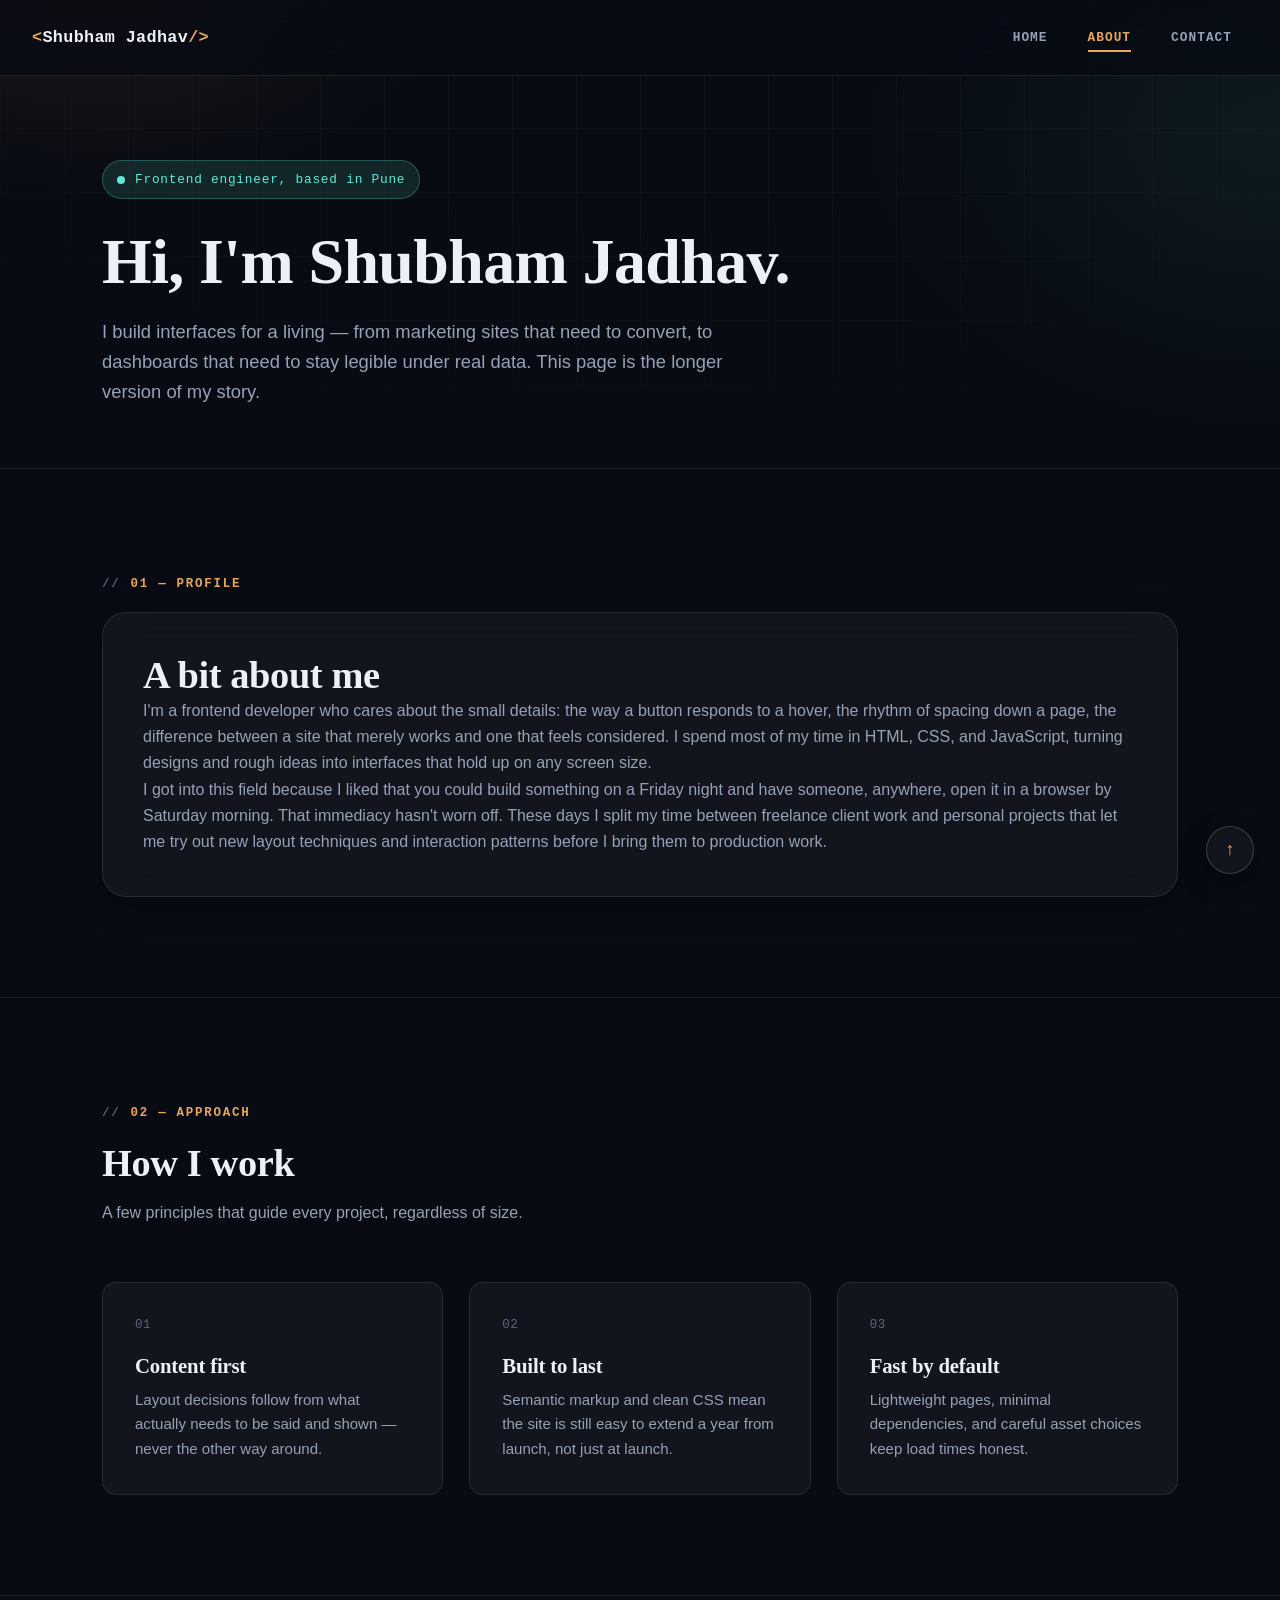
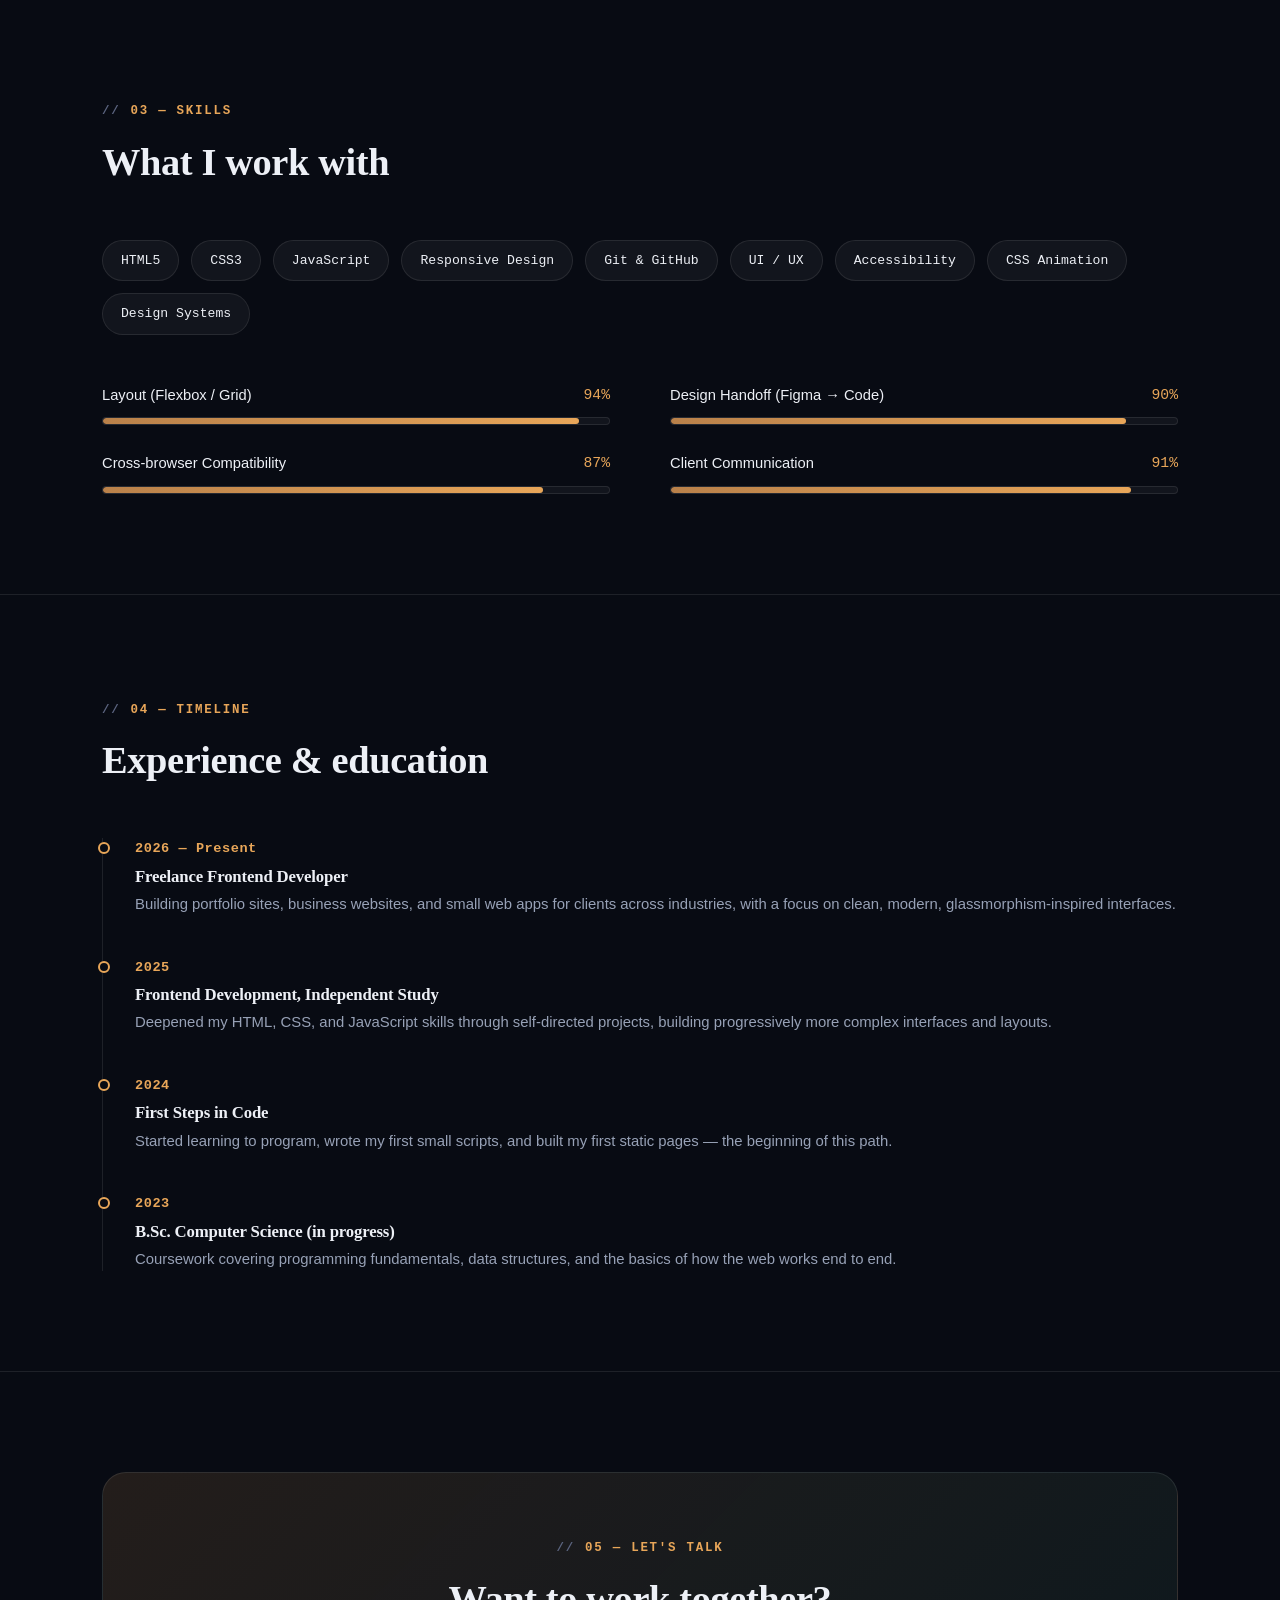
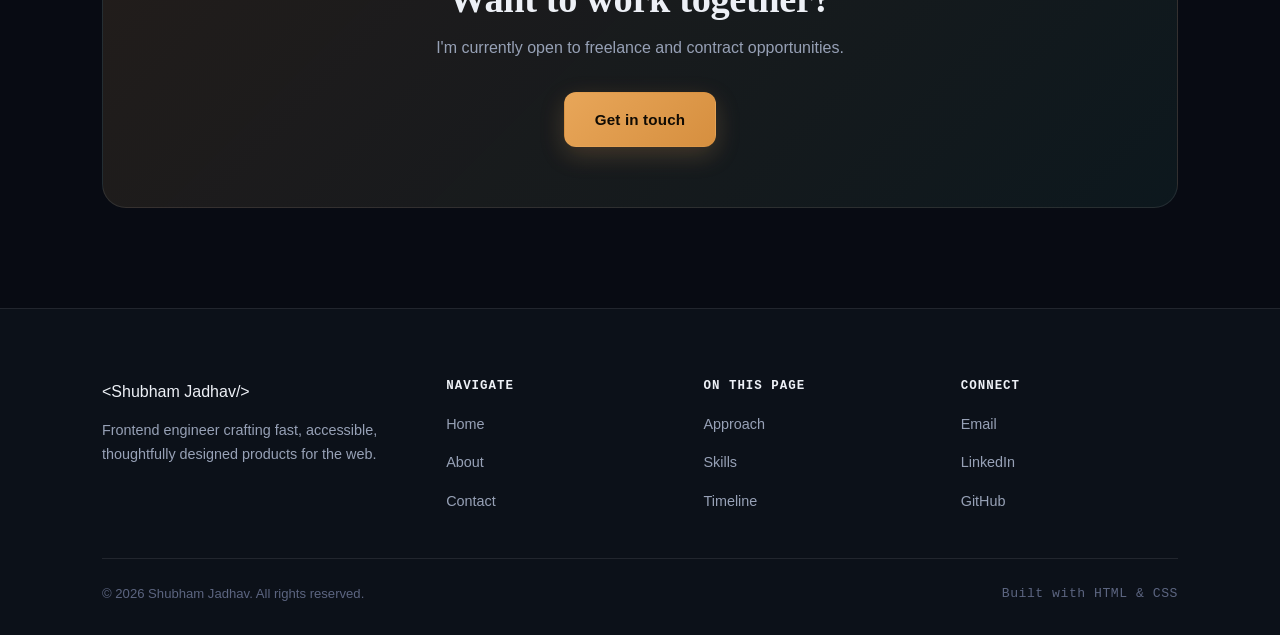
==== about.html @ e45fccfd "Initial Portfolio setup" ====
<!DOCTYPE html>
<html lang="en">
<head>
<meta charset="UTF-8">
<meta name="viewport" content="width=device-width, initial-scale=1.0">
<title>About | Shubham Jadhav — Frontend Engineer</title>
<meta name="description" content="Learn about Shubham Jadhav's background, approach to frontend engineering, skills, and career timeline.">
<meta name="author" content="Shubham Jadhav">
<link rel="stylesheet" href="style.css">
</head>
<body id="top">

<a href="#main" class="skip-link">Skip to content</a>

<nav class="navbar" aria-label="Primary">
  <a href="index.html" class="logo"><span class="bracket">&lt;</span>Shubham Jadhav<span class="bracket">/&gt;</span></a>
  <ul>
    <li><a href="index.html">Home</a></li>
    <li><a href="about.html" class="active" aria-current="page">About</a></li>
    <li><a href="contact.html">Contact</a></li>
  </ul>
</nav>

<main id="main">

  <!-- ===== Intro ===== -->
  <section class="hero" style="padding-bottom: 60px;">
    <div class="wrap">
      <span class="status-line"><span class="dot" aria-hidden="true"></span>Frontend engineer, based in Pune</span>
      <h1>Hi, I'm Shubham Jadhav.</h1>
      <p class="text-lead">I build interfaces for a living — from marketing sites that need to convert, to dashboards that need to stay legible under real data. This page is the longer version of my story.</p>
    </div>
  </section>

  <!-- ===== Profile ===== -->
  <section id="profile" aria-labelledby="profile-heading">
    <div class="wrap">
      <span class="eyebrow" id="profile-heading">01 — Profile</span>
      <div class="glass-card">
        <h2>A bit about me</h2>
        <p>I'm a frontend developer who cares about the small details: the way a button responds to a hover, the rhythm of spacing down a page, the difference between a site that merely works and one that feels considered. I spend most of my time in HTML, CSS, and JavaScript, turning designs and rough ideas into interfaces that hold up on any screen size.</p>
        <p>I got into this field because I liked that you could build something on a Friday night and have someone, anywhere, open it in a browser by Saturday morning. That immediacy hasn't worn off. These days I split my time between freelance client work and personal projects that let me try out new layout techniques and interaction patterns before I bring them to production work.</p>
      </div>
    </div>
  </section>

  <!-- ===== Approach ===== -->
  <section id="approach" aria-labelledby="approach-heading">
    <div class="wrap">
      <div class="section-head">
        <span class="eyebrow" id="approach-heading">02 — Approach</span>
        <h2>How I work</h2>
        <p>A few principles that guide every project, regardless of size.</p>
      </div>
      <div class="grid-3">
        <div class="service-card">
          <div class="service-index mono">01</div>
          <h3>Content first</h3>
          <p>Layout decisions follow from what actually needs to be said and shown — never the other way around.</p>
        </div>
        <div class="service-card">
          <div class="service-index mono">02</div>
          <h3>Built to last</h3>
          <p>Semantic markup and clean CSS mean the site is still easy to extend a year from launch, not just at launch.</p>
        </div>
        <div class="service-card">
          <div class="service-index mono">03</div>
          <h3>Fast by default</h3>
          <p>Lightweight pages, minimal dependencies, and careful asset choices keep load times honest.</p>
        </div>
      </div>
    </div>
  </section>

  <!-- ===== Skills ===== -->
  <section id="skills" aria-labelledby="skills-heading">
    <div class="wrap">
      <div class="section-head">
        <span class="eyebrow" id="skills-heading">03 — Skills</span>
        <h2>What I work with</h2>
      </div>
      <div class="skills">
        <span class="skill-pill">HTML5</span>
        <span class="skill-pill">CSS3</span>
        <span class="skill-pill">JavaScript</span>
        <span class="skill-pill">Responsive Design</span>
        <span class="skill-pill">Git &amp; GitHub</span>
        <span class="skill-pill">UI / UX</span>
        <span class="skill-pill">Accessibility</span>
        <span class="skill-pill">CSS Animation</span>
        <span class="skill-pill">Design Systems</span>
      </div>

      <div class="skills-layout" style="margin-top: 48px;">
        <div>
          <div class="skill-bar">
            <div class="skill-top"><span>Layout (Flexbox / Grid)</span><span class="pct">94%</span></div>
            <div class="skill-track"><div class="skill-fill" style="--pct: 94%;"></div></div>
          </div>
          <div class="skill-bar">
            <div class="skill-top"><span>Cross-browser Compatibility</span><span class="pct">87%</span></div>
            <div class="skill-track"><div class="skill-fill" style="--pct: 87%;"></div></div>
          </div>
        </div>
        <div>
          <div class="skill-bar">
            <div class="skill-top"><span>Design Handoff (Figma → Code)</span><span class="pct">90%</span></div>
            <div class="skill-track"><div class="skill-fill" style="--pct: 90%;"></div></div>
          </div>
          <div class="skill-bar">
            <div class="skill-top"><span>Client Communication</span><span class="pct">91%</span></div>
            <div class="skill-track"><div class="skill-fill" style="--pct: 91%;"></div></div>
          </div>
        </div>
      </div>
    </div>
  </section>

  <!-- ===== Timeline ===== -->
  <section id="timeline" aria-labelledby="timeline-heading">
    <div class="wrap">
      <div class="section-head">
        <span class="eyebrow" id="timeline-heading">04 — Timeline</span>
        <h2>Experience &amp; education</h2>
      </div>
      <div class="timeline">
        <div class="item">
          <span class="year mono">2026 — Present</span>
          <h3>Freelance Frontend Developer</h3>
          <p>Building portfolio sites, business websites, and small web apps for clients across industries, with a focus on clean, modern, glassmorphism-inspired interfaces.</p>
        </div>
        <div class="item">
          <span class="year mono">2025</span>
          <h3>Frontend Development, Independent Study</h3>
          <p>Deepened my HTML, CSS, and JavaScript skills through self-directed projects, building progressively more complex interfaces and layouts.</p>
        </div>
        <div class="item">
          <span class="year mono">2024</span>
          <h3>First Steps in Code</h3>
          <p>Started learning to program, wrote my first small scripts, and built my first static pages — the beginning of this path.</p>
        </div>
        <div class="item">
          <span class="year mono">2023</span>
          <h3>B.Sc. Computer Science (in progress)</h3>
          <p>Coursework covering programming fundamentals, data structures, and the basics of how the web works end to end.</p>
        </div>
      </div>
    </div>
  </section>

  <!-- ===== CTA ===== -->
  <section id="cta" aria-labelledby="cta-heading">
    <div class="wrap">
      <div class="cta-banner">
        <span class="eyebrow" id="cta-heading" style="justify-content:center;">05 — Let's talk</span>
        <h2>Want to work together?</h2>
        <p>I'm currently open to freelance and contract opportunities.</p>
        <div class="btn-row">
          <a href="contact.html" class="btn btn-primary">Get in touch</a>
        </div>
      </div>
    </div>
  </section>

</main>

<footer>
  <div class="wrap">
    <div class="footer-grid">
      <div class="footer-brand">
        <div class="logo"><span class="bracket">&lt;</span>Shubham Jadhav<span class="bracket">/&gt;</span></div>
        <p>Frontend engineer crafting fast, accessible, thoughtfully designed products for the web.</p>
      </div>
      <div class="footer-col">
        <h4>Navigate</h4>
        <ul>
          <li><a href="index.html">Home</a></li>
          <li><a href="about.html">About</a></li>
          <li><a href="contact.html">Contact</a></li>
        </ul>
      </div>
      <div class="footer-col">
        <h4>On this page</h4>
        <ul>
          <li><a href="#approach">Approach</a></li>
          <li><a href="#skills">Skills</a></li>
          <li><a href="#timeline">Timeline</a></li>
        </ul>
      </div>
      <div class="footer-col">
        <h4>Connect</h4>
        <ul>
          <li><a href="mailto:you@example.com">Email</a></li>
          <li><a href="#">LinkedIn</a></li>
          <li><a href="#">GitHub</a></li>
        </ul>
      </div>
    </div>
    <div class="footer-bottom">
      <span>&copy; 2026 Shubham Jadhav. All rights reserved.</span>
      <span class="mono">Built with HTML &amp; CSS</span>
    </div>
  </div>
</footer>

<a href="#top" class="scroll-top" aria-label="Scroll to top">↑</a>

</body>
</html>
---- style.css ----
/* =========================================================================
   PORTFOLIO — STYLESHEET
   A dark, editorial "engineering logbook" system: serif display type for
   voice, monospace for structure/labels (section index, dates, stats,
   tags), warm copper as the single accent, teal reserved for data/links.
   Table of contents:
   1. Reset & tokens
   2. Base typography
   3. Layout utilities
   4. Background atmosphere
   5. Navigation
   6. Buttons
   7. Section scaffolding (eyebrows, headings)
   8. Hero
   9. Stats / counters
   10. Glass cards (generic)
   11. Services
   12. Skills / progress bars
   13. Projects
   14. Testimonials
   15. Achievements
   16. Timeline
   17. CTA banner
   18. Contact form
   19. Footer
   20. Scroll-to-top
   21. Motion (keyframes)
   22. Accessibility helpers
   23. Responsive breakpoints
   ========================================================================= */

/* ---------- 1. Reset & tokens ---------- */
*, *::before, *::after { margin: 0; padding: 0; box-sizing: border-box; }

:root {
  /* surfaces */
  --bg: #080b13;
  --bg-alt: #0c1119;
  --surface: rgba(255, 255, 255, 0.045);
  --surface-hover: rgba(255, 255, 255, 0.08);
  --border: rgba(255, 255, 255, 0.09);
  --border-strong: rgba(255, 255, 255, 0.18);

  /* text */
  --text: #edf0f6;
  --text-muted: #97a1b6;
  --text-faint: #5c6580;

  /* accents */
  --copper: #e8a659;
  --copper-dim: #b9814a;
  --copper-soft: rgba(232, 166, 89, 0.13);
  --teal: #5eead4;
  --teal-soft: rgba(94, 234, 212, 0.12);
  --danger: #f87171;
  --success: #4ade80;

  /* type */
  --font-display: Georgia, 'Iowan Old Style', 'Palatino Linotype', 'Times New Roman', serif;
  --font-body: -apple-system, BlinkMacSystemFont, 'Segoe UI', Roboto, Helvetica, Arial, sans-serif;
  --font-mono: 'SFMono-Regular', Consolas, 'Liberation Mono', Menlo, monospace;

  /* geometry */
  --radius-sm: 8px;
  --radius-md: 14px;
  --radius-lg: 24px;
  --container: 1140px;
  --ease: cubic-bezier(0.16, 0.8, 0.24, 1);
  --nav-h: 76px;
}

@media (prefers-reduced-motion: reduce) {
  *, *::before, *::after {
    animation-duration: 0.001ms !important;
    animation-iteration-count: 1 !important;
    transition-duration: 0.001ms !important;
    scroll-behavior: auto !important;
  }
}

html {
  scroll-behavior: smooth;
  scroll-padding-top: calc(var(--nav-h) + 16px);
}

/* ---------- 2. Base typography ---------- */
body {
  min-height: 100vh;
  font-family: var(--font-body);
  font-size: 16px;
  line-height: 1.65;
  color: var(--text);
  background: var(--bg);
  -webkit-font-smoothing: antialiased;
  overflow-x: hidden;
}

h1, h2, h3, h4 {
  font-family: var(--font-display);
  font-weight: 700;
  line-height: 1.15;
  letter-spacing: -0.01em;
  color: var(--text);
}

h1 { font-size: clamp(2.4rem, 5vw, 4rem); }
h2 { font-size: clamp(1.7rem, 3vw, 2.4rem); }
h3 { font-size: 1.3rem; }

p { color: var(--text-muted); }

a { color: inherit; text-decoration: none; }

.text-lead {
  font-size: 1.15rem;
  color: var(--text-muted);
  max-width: 640px;
}

.mono {
  font-family: var(--font-mono);
  letter-spacing: 0.04em;
}

/* ---------- 3. Layout utilities ---------- */
.wrap {
  max-width: var(--container);
  margin: 0 auto;
  padding: 0 32px;
}

section { position: relative; padding: 100px 0; }
section + section { border-top: 1px solid var(--border); }

.skip-link {
  position: absolute;
  left: -999px;
  top: 0;
  background: var(--copper);
  color: #100b04;
  padding: 12px 20px;
  border-radius: 0 0 8px 0;
  font-weight: 700;
  z-index: 999;
}
.skip-link:focus { left: 0; }

/* ---------- 4. Background atmosphere ---------- */
body {
  background-image:
    radial-gradient(600px 400px at 8% -5%, rgba(232, 166, 89, 0.10), transparent 60%),
    radial-gradient(700px 500px at 100% 15%, rgba(94, 234, 212, 0.07), transparent 60%),
    linear-gradient(var(--bg), var(--bg));
  background-attachment: fixed;
}

/* faint engineering-grid texture */
body::before {
  content: "";
  position: fixed;
  inset: 0;
  z-index: -1;
  pointer-events: none;
  background-image:
    linear-gradient(to right, rgba(255, 255, 255, 0.028) 1px, transparent 1px),
    linear-gradient(to bottom, rgba(255, 255, 255, 0.028) 1px, transparent 1px);
  background-size: 64px 64px;
  mask-image: radial-gradient(ellipse 80% 60% at 50% 0%, #000 40%, transparent 90%);
}

/* ---------- 5. Navigation ---------- */
.navbar {
  position: sticky;
  top: 0;
  z-index: 200;
  height: var(--nav-h);
  display: flex;
  align-items: center;
  justify-content: space-between;
  padding: 0 32px;
  background: rgba(8, 11, 19, 0.72);
  backdrop-filter: blur(18px) saturate(140%);
  -webkit-backdrop-filter: blur(18px) saturate(140%);
  border-bottom: 1px solid var(--border);
}

.navbar .logo {
  font-family: var(--font-mono);
  font-size: 1.05rem;
  font-weight: 700;
  letter-spacing: 0.02em;
  color: var(--text);
}
.navbar .logo .bracket { color: var(--copper); }

.navbar ul {
  list-style: none;
  display: flex;
  align-items: center;
  gap: 8px;
}

.navbar ul li a {
  position: relative;
  display: inline-block;
  font-family: var(--font-mono);
  font-size: 0.8rem;
  font-weight: 600;
  letter-spacing: 0.08em;
  text-transform: uppercase;
  color: var(--text-muted);
  padding: 10px 16px;
  border-radius: 10px;
  transition: color 0.25s var(--ease), background 0.25s var(--ease);
}

.navbar ul li a::after {
  content: "";
  position: absolute;
  left: 16px;
  right: 16px;
  bottom: 6px;
  height: 2px;
  background: var(--copper);
  transform: scaleX(0);
  transform-origin: left;
  transition: transform 0.3s var(--ease);
}

.navbar ul li a:hover {
  color: var(--text);
  background: var(--surface);
}
.navbar ul li a:hover::after { transform: scaleX(1); }

.navbar ul li a.active {
  color: var(--copper);
}
.navbar ul li a.active::after { transform: scaleX(1); }

/* ---------- 6. Buttons ---------- */
.btn {
  --btn-fg: #100b04;
  position: relative;
  display: inline-flex;
  align-items: center;
  gap: 10px;
  overflow: hidden;
  isolation: isolate;
  padding: 14px 30px;
  border-radius: 12px;
  font-family: var(--font-body);
  font-weight: 600;
  font-size: 0.95rem;
  letter-spacing: 0.01em;
  cursor: pointer;
  border: 1px solid transparent;
  transition: transform 0.25s var(--ease), box-shadow 0.25s var(--ease), background 0.25s var(--ease), color 0.25s var(--ease);
}

.btn::before {
  content: "";
  position: absolute;
  z-index: -1;
  top: 50%;
  left: 50%;
  width: 0;
  height: 0;
  border-radius: 50%;
  background: rgba(255, 255, 255, 0.35);
  transform: translate(-50%, -50%);
  transition: width 0.55s var(--ease), height 0.55s var(--ease), opacity 0.5s var(--ease);
  opacity: 0;
}

.btn:hover::before,
.btn:focus-visible::before {
  width: 340px;
  height: 340px;
  opacity: 1;
}

.btn-primary {
  background: linear-gradient(135deg, var(--copper), #d68f3f);
  color: var(--btn-fg);
  box-shadow: 0 8px 24px rgba(232, 166, 89, 0.22);
}
.btn-primary:hover { transform: translateY(-3px); box-shadow: 0 14px 34px rgba(232, 166, 89, 0.32); }

.btn-outline {
  background: transparent;
  color: var(--text);
  border-color: var(--border-strong);
}
.btn-outline::before { background: rgba(255, 255, 255, 0.12); }
.btn-outline:hover { transform: translateY(-3px); border-color: var(--copper); color: var(--copper); }

.btn:focus-visible {
  outline: 2px solid var(--teal);
  outline-offset: 3px;
}

.btn-row { display: flex; gap: 16px; flex-wrap: wrap; }

/* ---------- 7. Section scaffolding ---------- */
.eyebrow {
  display: inline-flex;
  align-items: center;
  gap: 10px;
  font-family: var(--font-mono);
  font-size: 0.78rem;
  font-weight: 700;
  letter-spacing: 0.14em;
  text-transform: uppercase;
  color: var(--copper);
  margin-bottom: 18px;
}
.eyebrow::before { content: "//"; color: var(--text-faint); }

.section-head { max-width: 640px; margin-bottom: 56px; }
.section-head h2 { margin-bottom: 14px; }

.section-head.center { margin-left: auto; margin-right: auto; text-align: center; }

/* ---------- 8. Hero ---------- */
.hero {
  padding: 84px 0 100px;
  border-top: none !important;
}

.hero-grid {
  display: grid;
  grid-template-columns: 1.1fr 0.9fr;
  gap: 60px;
  align-items: center;
}

.status-line {
  display: inline-flex;
  align-items: center;
  gap: 10px;
  font-family: var(--font-mono);
  font-size: 0.8rem;
  letter-spacing: 0.06em;
  color: var(--teal);
  background: var(--teal-soft);
  border: 1px solid rgba(94, 234, 212, 0.25);
  padding: 8px 14px;
  border-radius: 100px;
  margin-bottom: 26px;
}
.status-line .dot {
  width: 8px; height: 8px; border-radius: 50%;
  background: var(--teal);
  box-shadow: 0 0 0 0 rgba(94, 234, 212, 0.6);
  animation: pulse 2.2s infinite;
}

.hero h1 { margin-bottom: 18px; }
.hero h1 .accent { color: var(--copper); font-style: italic; }

.hero-role {
  font-family: var(--font-mono);
  color: var(--text-muted);
  font-size: 1rem;
  margin-bottom: 22px;
  letter-spacing: 0.02em;
}

.hero-actions { margin-top: 34px; }

.hero-panel {
  background: var(--surface);
  border: 1px solid var(--border);
  border-radius: var(--radius-lg);
  backdrop-filter: blur(20px);
  -webkit-backdrop-filter: blur(20px);
  padding: 34px;
  box-shadow: 0 20px 60px rgba(0, 0, 0, 0.35);
  animation: float 7s ease-in-out infinite;
}

.hero-panel .panel-row {
  display: flex;
  justify-content: space-between;
  padding: 12px 0;
  border-bottom: 1px dashed var(--border);
  font-family: var(--font-mono);
  font-size: 0.85rem;
}
.hero-panel .panel-row:last-child { border-bottom: none; }
.hero-panel .panel-row span:first-child { color: var(--text-faint); }
.hero-panel .panel-row span:last-child { color: var(--text); }

.hero-avatar {
  width: 64px; height: 64px;
  border-radius: 16px;
  background: linear-gradient(135deg, var(--copper), var(--teal));
  display: flex; align-items: center; justify-content: center;
  font-family: var(--font-mono);
  font-weight: 700;
  font-size: 1.3rem;
  color: #0a0d14;
  margin-bottom: 20px;
}

/* ---------- 9. Stats / counters ---------- */
.stats-grid {
  display: grid;
  grid-template-columns: repeat(4, 1fr);
  gap: 1px;
  background: var(--border);
  border: 1px solid var(--border);
  border-radius: var(--radius-lg);
  overflow: hidden;
}

.stat {
  background: var(--bg-alt);
  padding: 38px 24px;
  text-align: center;
  transition: background 0.3s var(--ease);
}
.stat:hover { background: var(--surface-hover); }

.stat .num {
  font-family: var(--font-mono);
  font-size: clamp(2rem, 4vw, 2.8rem);
  font-weight: 700;
  color: var(--copper);
  display: block;
  margin-bottom: 8px;
}

.stat .label {
  font-size: 0.85rem;
  color: var(--text-muted);
  text-transform: uppercase;
  letter-spacing: 0.06em;
}

/* ---------- 10. Glass cards (generic) ---------- */
.glass-card {
  background: var(--surface);
  border: 1px solid var(--border);
  border-radius: var(--radius-lg);
  padding: 40px;
  backdrop-filter: blur(20px);
  -webkit-backdrop-filter: blur(20px);
  box-shadow: 0 8px 32px rgba(0, 0, 0, 0.25);
  transition: transform 0.35s var(--ease), border-color 0.35s var(--ease), box-shadow 0.35s var(--ease);
}
.glass-card:hover {
  transform: translateY(-4px);
  border-color: var(--border-strong);
  box-shadow: 0 22px 50px rgba(0, 0, 0, 0.35);
}

/* ---------- 11. Services ---------- */
.grid-3 {
  display: grid;
  grid-template-columns: repeat(3, 1fr);
  gap: 26px;
}

.service-card {
  background: var(--surface);
  border: 1px solid var(--border);
  border-radius: var(--radius-md);
  padding: 32px;
  transition: transform 0.3s var(--ease), border-color 0.3s var(--ease), background 0.3s var(--ease);
}
.service-card:hover {
  transform: translateY(-6px);
  border-color: var(--copper-dim);
  background: var(--surface-hover);
}

.service-index {
  font-family: var(--font-mono);
  font-size: 0.78rem;
  color: var(--text-faint);
  margin-bottom: 18px;
}

.service-card h3 { margin-bottom: 10px; }
.service-card p { font-size: 0.94rem; margin-bottom: 0; }

/* ---------- 12. Skills / progress bars ---------- */
.skills-layout {
  display: grid;
  grid-template-columns: 1fr 1fr;
  gap: 44px 60px;
}

.skill-bar { margin-bottom: 26px; }
.skill-bar:last-child { margin-bottom: 0; }

.skill-bar .skill-top {
  display: flex;
  justify-content: space-between;
  margin-bottom: 10px;
  font-size: 0.92rem;
}
.skill-bar .skill-top .pct {
  font-family: var(--font-mono);
  color: var(--copper);
}

.skill-track {
  height: 8px;
  border-radius: 100px;
  background: var(--surface);
  border: 1px solid var(--border);
  overflow: hidden;
}

.skill-fill {
  height: 100%;
  border-radius: 100px;
  background: linear-gradient(90deg, var(--copper-dim), var(--copper));
  width: 0;
  animation: fillBar 1.6s var(--ease) forwards;
  animation-delay: 0.2s;
}

.skills {
  display: flex;
  flex-wrap: wrap;
  gap: 12px;
  margin-top: 10px;
}
.skill-pill {
  font-family: var(--font-mono);
  font-size: 0.82rem;
  background: var(--surface);
  border: 1px solid var(--border);
  padding: 9px 18px;
  border-radius: 100px;
  transition: border-color 0.25s var(--ease), color 0.25s var(--ease), transform 0.25s var(--ease);
}
.skill-pill:hover { border-color: var(--copper); color: var(--copper); transform: translateY(-2px); }

/* ---------- 13. Projects ---------- */
.project-grid {
  display: grid;
  grid-template-columns: repeat(3, 1fr);
  gap: 26px;
}

.project-card {
  display: flex;
  flex-direction: column;
  background: var(--surface);
  border: 1px solid var(--border);
  border-radius: var(--radius-md);
  overflow: hidden;
  transition: transform 0.35s var(--ease), border-color 0.35s var(--ease), box-shadow 0.35s var(--ease);
}
.project-card:hover {
  transform: translateY(-6px);
  border-color: var(--border-strong);
  box-shadow: 0 22px 46px rgba(0, 0, 0, 0.35);
}

.project-thumb {
  height: 150px;
  background:
    linear-gradient(135deg, rgba(232, 166, 89, 0.18), rgba(94, 234, 212, 0.1)),
    repeating-linear-gradient(45deg, rgba(255, 255, 255, 0.03) 0 2px, transparent 2px 10px);
  border-bottom: 1px solid var(--border);
  display: flex;
  align-items: center;
  justify-content: center;
  font-family: var(--font-mono);
  font-size: 0.75rem;
  letter-spacing: 0.1em;
  color: var(--text-faint);
}

.project-body { padding: 28px; display: flex; flex-direction: column; gap: 14px; flex: 1; }

.project-tag {
  font-family: var(--font-mono);
  font-size: 0.72rem;
  color: var(--copper);
  letter-spacing: 0.08em;
}

.project-body h3 { margin: 0; }
.project-body p { font-size: 0.92rem; margin-bottom: 0; }

.tech-row {
  display: flex;
  flex-wrap: wrap;
  gap: 8px;
  margin-top: auto;
}
.tech-row span {
  font-family: var(--font-mono);
  font-size: 0.72rem;
  padding: 4px 10px;
  border-radius: 6px;
  background: var(--teal-soft);
  color: var(--teal);
  border: 1px solid rgba(94, 234, 212, 0.2);
}

.project-link {
  display: inline-flex;
  align-items: center;
  gap: 6px;
  font-family: var(--font-mono);
  font-size: 0.82rem;
  color: var(--text);
  border-top: 1px solid var(--border);
  padding: 16px 28px;
  transition: color 0.25s var(--ease), background 0.25s var(--ease), gap 0.25s var(--ease);
}
.project-link:hover { color: var(--copper); background: var(--surface-hover); gap: 10px; }

/* ---------- 14. Testimonials ---------- */
.testimonial-grid {
  display: grid;
  grid-template-columns: repeat(3, 1fr);
  gap: 26px;
}

.testimonial-card {
  background: var(--surface);
  border: 1px solid var(--border);
  border-radius: var(--radius-md);
  padding: 30px;
  display: flex;
  flex-direction: column;
  gap: 20px;
}

.quote-mark {
  font-family: var(--font-display);
  font-size: 2.6rem;
  color: var(--copper);
  line-height: 1;
  font-style: italic;
}

.testimonial-card p { font-size: 0.95rem; }

.testimonial-person {
  display: flex;
  align-items: center;
  gap: 14px;
  margin-top: auto;
}

.testimonial-avatar {
  width: 42px; height: 42px;
  border-radius: 50%;
  background: linear-gradient(135deg, var(--teal), var(--copper));
  display: flex; align-items: center; justify-content: center;
  font-family: var(--font-mono);
  font-weight: 700;
  font-size: 0.85rem;
  color: #0a0d14;
  flex-shrink: 0;
}

.testimonial-person .name { color: var(--text); font-weight: 600; font-size: 0.92rem; }
.testimonial-person .role { color: var(--text-faint); font-size: 0.8rem; }

/* ---------- 15. Achievements ---------- */
.achieve-grid {
  display: grid;
  grid-template-columns: repeat(4, 1fr);
  gap: 20px;
}

.achieve-card {
  text-align: center;
  padding: 30px 20px;
  background: var(--surface);
  border: 1px solid var(--border);
  border-radius: var(--radius-md);
  transition: transform 0.3s var(--ease), border-color 0.3s var(--ease);
}
.achieve-card:hover { transform: translateY(-4px); border-color: var(--copper-dim); }

.achieve-badge {
  width: 54px; height: 54px;
  margin: 0 auto 16px;
  border-radius: 14px;
  background: var(--copper-soft);
  border: 1px solid rgba(232, 166, 89, 0.3);
  display: flex; align-items: center; justify-content: center;
  font-family: var(--font-mono);
  font-weight: 700;
  color: var(--copper);
}

.achieve-card h3 { font-size: 1rem; margin-bottom: 6px; }
.achieve-card .issuer { font-family: var(--font-mono); font-size: 0.75rem; color: var(--text-faint); }

/* ---------- 16. Timeline ---------- */
.timeline {
  position: relative;
  margin-top: 10px;
  padding-left: 32px;
  border-left: 1px solid var(--border);
}

.timeline .item { position: relative; padding-bottom: 40px; }
.timeline .item:last-child { padding-bottom: 0; }

.timeline .item::before {
  content: "";
  position: absolute;
  left: -37px;
  top: 4px;
  width: 12px; height: 12px;
  border-radius: 50%;
  background: var(--bg);
  border: 2px solid var(--copper);
}

.timeline .year {
  font-family: var(--font-mono);
  color: var(--copper);
  font-weight: 700;
  font-size: 0.85rem;
  letter-spacing: 0.04em;
  margin-bottom: 6px;
  display: block;
}

.timeline .item h3 { font-size: 1.05rem; margin-bottom: 6px; }
.timeline .item p { font-size: 0.93rem; margin-bottom: 0; }

/* ---------- 17. CTA banner ---------- */
.cta-banner {
  background: linear-gradient(135deg, rgba(232, 166, 89, 0.12), rgba(94, 234, 212, 0.06));
  border: 1px solid var(--border);
  border-radius: var(--radius-lg);
  padding: 60px;
  text-align: center;
  position: relative;
  overflow: hidden;
}
.cta-banner h2 { margin-bottom: 14px; }
.cta-banner p { max-width: 480px; margin: 0 auto 30px; }
.cta-banner .btn-row { justify-content: center; }

/* ---------- 18. Contact form ---------- */
.contact-layout {
  display: grid;
  grid-template-columns: 1.1fr 0.9fr;
  gap: 40px;
  align-items: start;
}

form.contact-form { display: flex; flex-direction: column; gap: 18px; }

.form-row { display: grid; grid-template-columns: 1fr 1fr; gap: 18px; }

.field { display: flex; flex-direction: column; gap: 8px; }
.field label {
  font-family: var(--font-mono);
  font-size: 0.75rem;
  letter-spacing: 0.08em;
  text-transform: uppercase;
  color: var(--text-faint);
}

.field input, .field textarea, .field select {
  background: rgba(255, 255, 255, 0.04);
  border: 1px solid var(--border);
  border-radius: 10px;
  padding: 13px 16px;
  color: var(--text);
  font-family: var(--font-body);
  font-size: 0.95rem;
  outline: none;
  transition: border-color 0.25s var(--ease), background 0.25s var(--ease);
}
.field input::placeholder, .field textarea::placeholder { color: var(--text-faint); }
.field input:focus, .field textarea:focus, .field select:focus {
  border-color: var(--copper);
  background: rgba(255, 255, 255, 0.06);
}
.field textarea { resize: vertical; min-height: 140px; }

.form-note {
  font-family: var(--font-mono);
  font-size: 0.78rem;
  color: var(--text-faint);
}

.contact-info-list { display: flex; flex-direction: column; gap: 22px; }

.info-item {
  display: flex;
  gap: 16px;
  padding-bottom: 22px;
  border-bottom: 1px dashed var(--border);
}
.info-item:last-child { border-bottom: none; padding-bottom: 0; }

.info-icon {
  width: 42px; height: 42px;
  flex-shrink: 0;
  border-radius: 10px;
  background: var(--teal-soft);
  border: 1px solid rgba(94, 234, 212, 0.25);
  display: flex; align-items: center; justify-content: center;
  font-family: var(--font-mono);
  color: var(--teal);
  font-size: 0.85rem;
}

.info-item .info-label {
  font-family: var(--font-mono);
  font-size: 0.75rem;
  letter-spacing: 0.06em;
  text-transform: uppercase;
  color: var(--text-faint);
  margin-bottom: 4px;
}
.info-item .info-value { color: var(--text); font-weight: 600; font-size: 0.95rem; }

.social-row { display: flex; gap: 12px; margin-top: 26px; flex-wrap: wrap; }
.social-row a {
  font-family: var(--font-mono);
  font-size: 0.8rem;
  border: 1px solid var(--border);
  padding: 10px 16px;
  border-radius: 100px;
  color: var(--text-muted);
  transition: color 0.25s var(--ease), border-color 0.25s var(--ease), transform 0.25s var(--ease);
}
.social-row a:hover { color: var(--copper); border-color: var(--copper); transform: translateY(-2px); }

/* ---------- 19. Footer ---------- */
footer {
  border-top: 1px solid var(--border);
  padding: 70px 0 30px;
  background: var(--bg-alt);
}

.footer-grid {
  display: grid;
  grid-template-columns: 1.4fr 1fr 1fr 1fr;
  gap: 40px;
  padding-bottom: 44px;
}

.footer-brand .logo { margin-bottom: 14px; }
.footer-brand p { font-size: 0.9rem; max-width: 280px; }

.footer-col h4 {
  font-family: var(--font-mono);
  font-size: 0.78rem;
  text-transform: uppercase;
  letter-spacing: 0.08em;
  color: var(--text);
  margin-bottom: 18px;
}
.footer-col ul { list-style: none; display: flex; flex-direction: column; gap: 12px; }
.footer-col ul a { color: var(--text-muted); font-size: 0.9rem; transition: color 0.25s var(--ease); }
.footer-col ul a:hover { color: var(--copper); }

.footer-bottom {
  border-top: 1px solid var(--border);
  padding-top: 24px;
  display: flex;
  justify-content: space-between;
  align-items: center;
  flex-wrap: wrap;
  gap: 12px;
  font-size: 0.82rem;
  color: var(--text-faint);
}
.footer-bottom .mono { color: var(--text-faint); }

/* ---------- 20. Scroll-to-top (CSS only, anchor link) ---------- */
.scroll-top {
  position: fixed;
  right: 26px;
  bottom: 26px;
  width: 48px;
  height: 48px;
  border-radius: 50%;
  display: flex;
  align-items: center;
  justify-content: center;
  background: var(--surface);
  border: 1px solid var(--border-strong);
  backdrop-filter: blur(14px);
  -webkit-backdrop-filter: blur(14px);
  color: var(--copper);
  font-size: 1.1rem;
  z-index: 150;
  box-shadow: 0 10px 26px rgba(0, 0, 0, 0.35);
  transition: transform 0.3s var(--ease), border-color 0.3s var(--ease), background 0.3s var(--ease);
}
.scroll-top:hover { transform: translateY(-4px); border-color: var(--copper); background: var(--surface-hover); }

/* ---------- 21. Motion ---------- */
@keyframes fillBar { from { width: 0; } to { width: var(--pct, 0%); } }

@keyframes float {
  0%, 100% { transform: translateY(0); }
  50% { transform: translateY(-10px); }
}

@keyframes pulse {
  0% { box-shadow: 0 0 0 0 rgba(94, 234, 212, 0.55); }
  70% { box-shadow: 0 0 0 10px rgba(94, 234, 212, 0); }
  100% { box-shadow: 0 0 0 0 rgba(94, 234, 212, 0); }
}

@keyframes fadeUp {
  from { opacity: 0; transform: translateY(16px); }
  to { opacity: 1; transform: translateY(0); }
}

.hero-grid > * { animation: fadeUp 0.8s var(--ease) both; }
.hero-grid > *:nth-child(2) { animation-delay: 0.12s; }

/* ---------- 22. Accessibility helpers ---------- */
.visually-hidden {
  position: absolute;
  width: 1px; height: 1px;
  overflow: hidden;
  clip: rect(0 0 0 0);
  white-space: nowrap;
}

a:focus-visible, button:focus-visible, input:focus-visible, textarea:focus-visible {
  outline: 2px solid var(--teal);
  outline-offset: 3px;
}

/* ---------- 23. Responsive breakpoints ---------- */
@media (max-width: 980px) {
  .hero-grid, .contact-layout { grid-template-columns: 1fr; }
  .stats-grid { grid-template-columns: repeat(2, 1fr); }
  .grid-3, .project-grid, .testimonial-grid { grid-template-columns: repeat(2, 1fr); }
  .achieve-grid { grid-template-columns: repeat(2, 1fr); }
  .skills-layout { grid-template-columns: 1fr; }
  .footer-grid { grid-template-columns: 1fr 1fr; }
}

@media (max-width: 720px) {
  .navbar { padding: 0 18px; }
  .navbar ul { gap: 2px; }
  .navbar ul li a { padding: 8px 10px; font-size: 0.72rem; }
  section { padding: 70px 0; }
  .wrap { padding: 0 20px; }
  .stats-grid { grid-template-columns: 1fr 1fr; }
  .grid-3, .project-grid, .testimonial-grid, .achieve-grid { grid-template-columns: 1fr; }
  .form-row { grid-template-columns: 1fr; }
  .footer-grid { grid-template-columns: 1fr 1fr; }
  .cta-banner { padding: 40px 24px; }
  .glass-card { padding: 26px; }
}

@media (max-width: 480px) {
  .footer-grid { grid-template-columns: 1fr; }
  .navbar .logo { font-size: 0.9rem; }
  .scroll-top { width: 42px; height: 42px; right: 16px; bottom: 16px; }
}
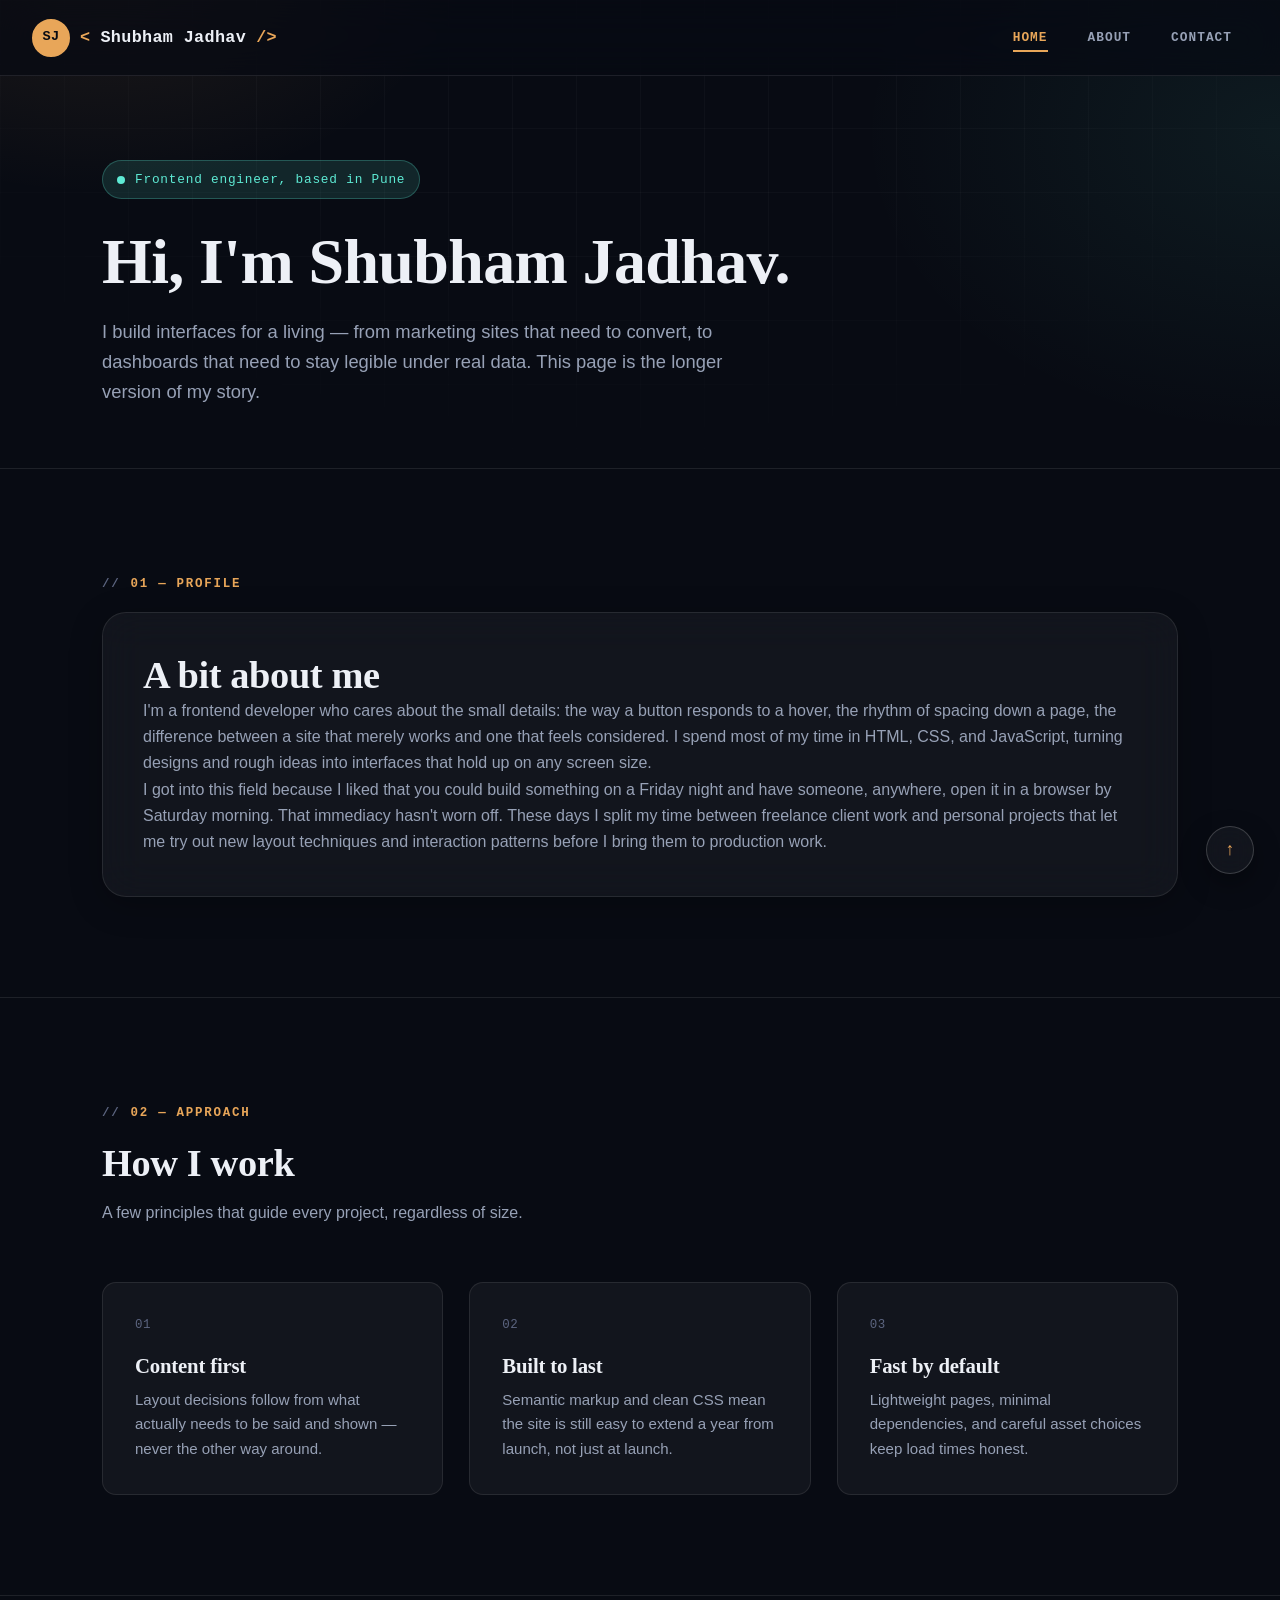
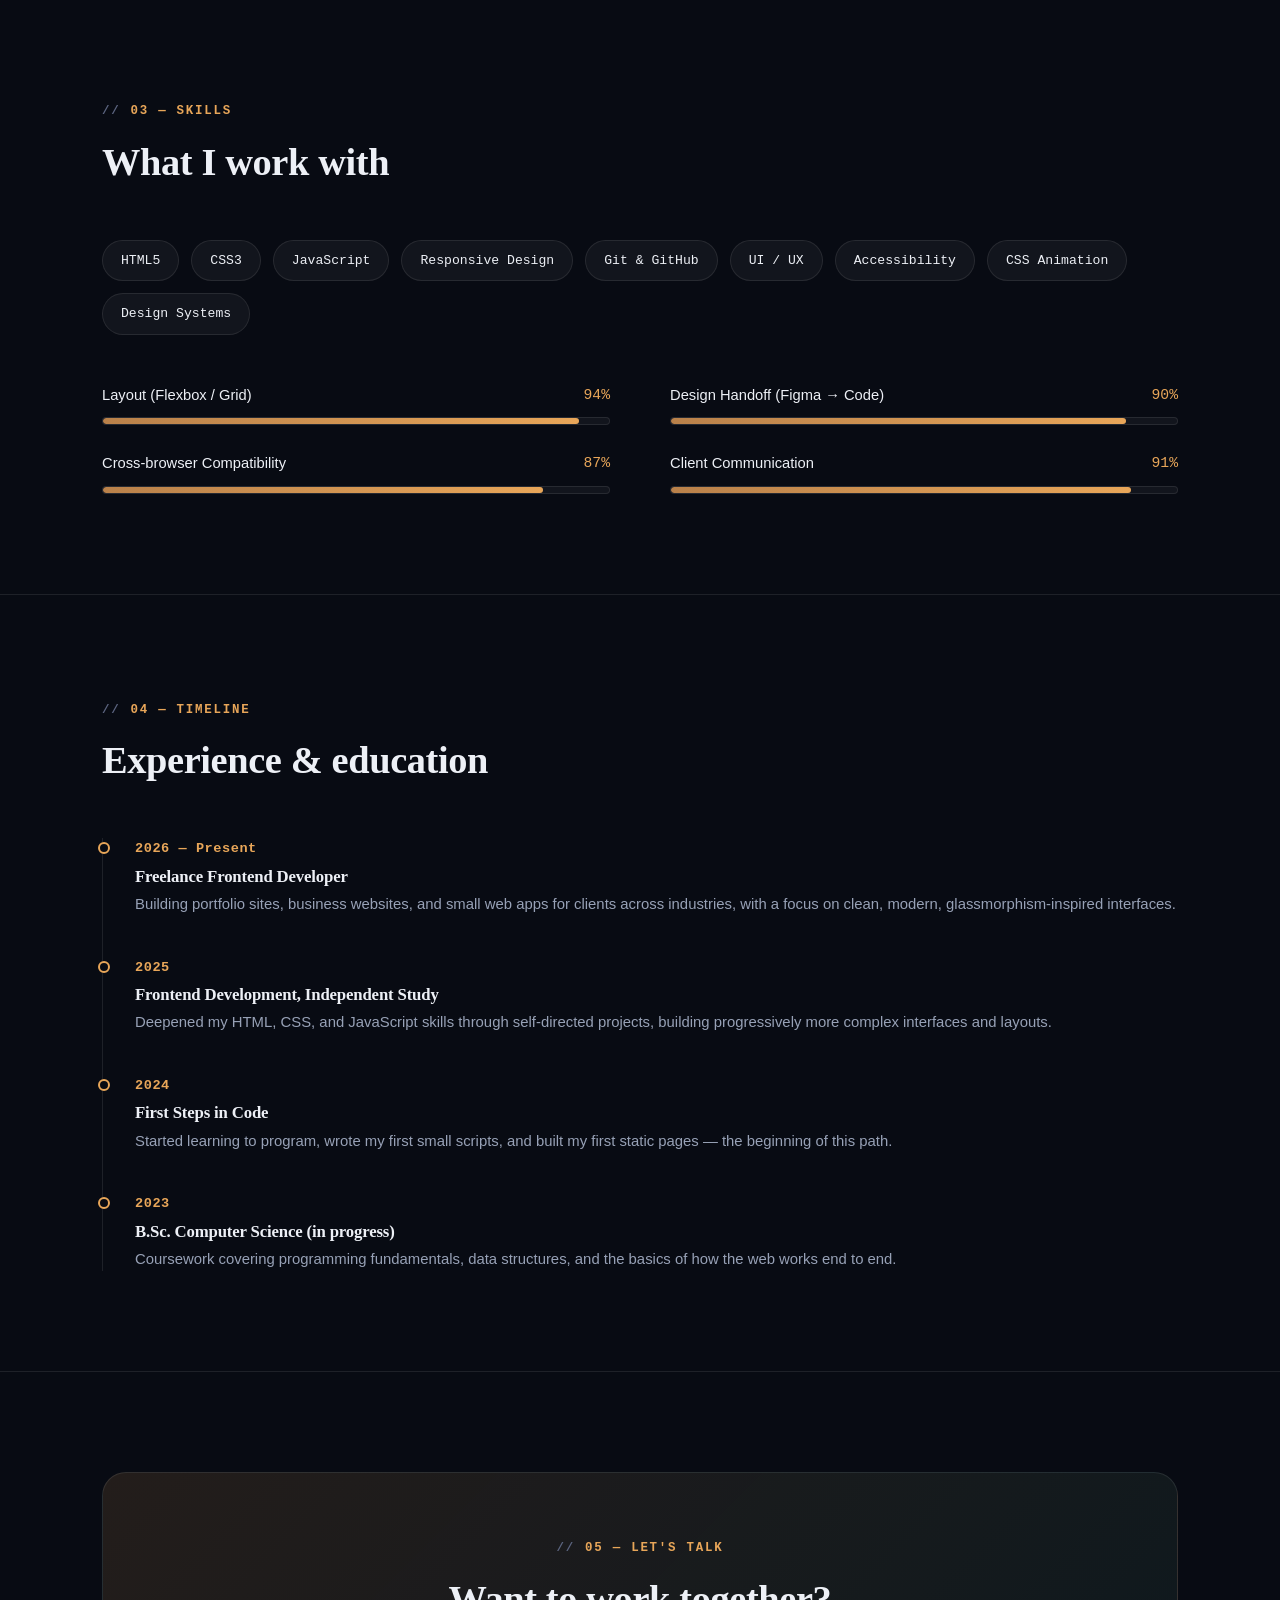
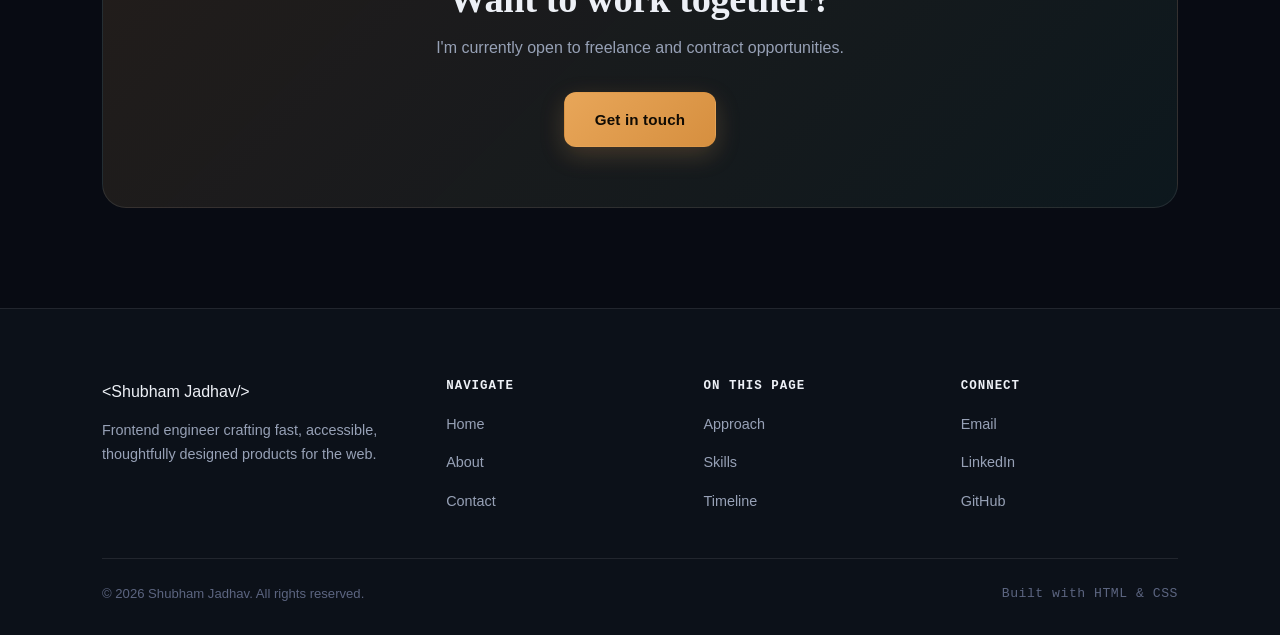
==== commit aba4e444: "Add profile-avatar inside the navbar" ====
--- a/about.html
+++ b/about.html
@@ -13,13 +13,22 @@
 <a href="#main" class="skip-link">Skip to content</a>
 
 <nav class="navbar" aria-label="Primary">
-  <a href="index.html" class="logo"><span class="bracket">&lt;</span>Shubham Jadhav<span class="bracket">/&gt;</span></a>
+
+  <a href="index.html" class="logo">
+    <div class="profile-avatar">SJ</div>
+    <span class="bracket">&lt;</span>
+    Shubham Jadhav
+    <span class="bracket">/&gt;</span>
+  </a>
+
   <ul>
-    <li><a href="index.html">Home</a></li>
-    <li><a href="about.html" class="active" aria-current="page">About</a></li>
+    <li><a href="index.html" class="active" aria-current="page">Home</a></li>
+    <li><a href="about.html">About</a></li>
     <li><a href="contact.html">Contact</a></li>
   </ul>
+
 </nav>
+
 
 <main id="main">
 
--- a/style.css
+++ b/style.css
@@ -177,6 +177,7 @@
   display: flex;
   align-items: center;
   justify-content: space-between;
+  padding: 0 50px;
   padding: 0 32px;
   background: rgba(8, 11, 19, 0.72);
   backdrop-filter: blur(18px) saturate(140%);
@@ -185,12 +186,38 @@
 }
 
 .navbar .logo {
+  display: flex;
+  align-items: center;
+  gap: 10px;
+  flex-shrink: 0;
   font-family: var(--font-mono);
   font-size: 1.05rem;
   font-weight: 700;
   letter-spacing: 0.02em;
   color: var(--text);
 }
+
+/* Profile Avatar */
+.navbar .logo .profile-avatar {
+  width: 38px;
+  height: 38px;
+
+  display: flex;
+  align-items: center;
+  justify-content: center;
+
+  flex-shrink: 0;
+
+  border-radius: 50%;
+  background: var(--copper);
+  color: #080b13;
+
+  font-family: var(--font-mono);
+  font-size: 0.85rem;
+  font-weight: 700;
+
+  border: 2px solid var(--copper);
+}
 .navbar .logo .bracket { color: var(--copper); }
 
 .navbar ul {
@@ -198,6 +225,7 @@
   display: flex;
   align-items: center;
   gap: 8px;
+  margin-left: auto;
 }
 
 .navbar ul li a {
@@ -966,5 +994,9 @@
 @media (max-width: 480px) {
   .footer-grid { grid-template-columns: 1fr; }
   .navbar .logo { font-size: 0.9rem; }
+  .navbar .logo .profile-avatar {
+  width: 30px;
+  height: 30px;
+}
   .scroll-top { width: 42px; height: 42px; right: 16px; bottom: 16px; }
 }
